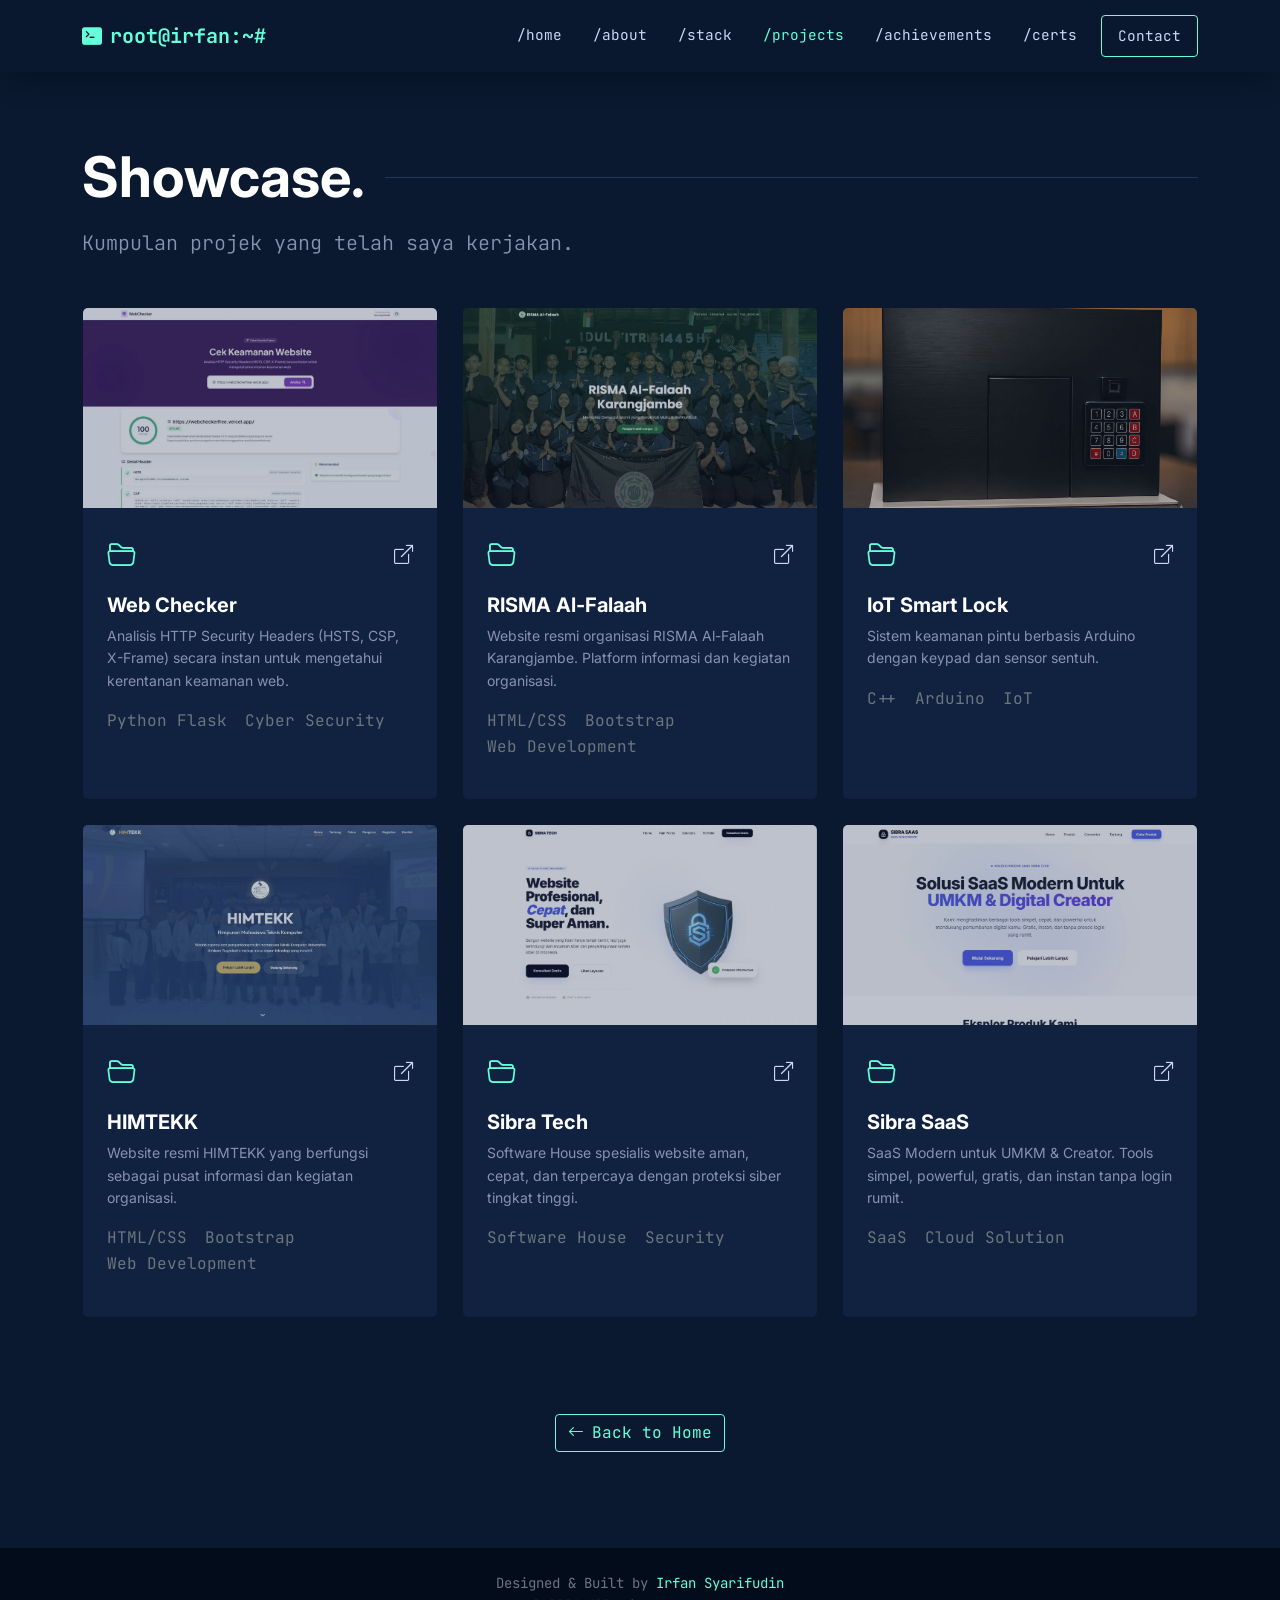
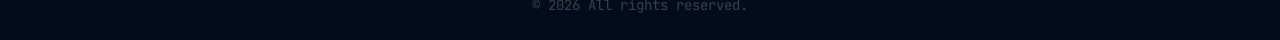
==== portofolio/projects.html @ 67820b67 "aad projects page" ====
<!DOCTYPE html>
<html lang="id">
  <head>
    <meta charset="utf-8" />
    <meta name="viewport" content="width=device-width, initial-scale=1" />
    <title>Projects | Irfan Syarifudin</title>

    <!-- Meta Tags SEO Friendly -->
    <meta name="title" content="Projects | Irfan Syarifudin" />
    <meta name="description" content="Kumpulan proyek Irfan Syarifudin - Cyber Security, Networking, & Web Development." />
    <meta name="keywords" content="Irfan Syarifudin, Projects, Portofolio, Cyber Security" />
    <meta name="robots" content="index, follow" />
    <meta name="author" content="Irfan Syarifudin" />

    <!-- Favicon -->
    <link rel="shortcut icon" type="image/x-icon" href="assets/img/icon.png" />

    <!-- Google Fonts -->
    <link rel="preconnect" href="https://fonts.googleapis.com" />
    <link rel="preconnect" href="https://fonts.gstatic.com" crossorigin />
    <link href="https://fonts.googleapis.com/css2?family=Inter:wght@300;400;600;700&family=JetBrains+Mono:wght@400;700&display=swap" rel="stylesheet" />

    <!-- Libraries -->
    <link href="https://cdn.jsdelivr.net/npm/bootstrap@5.3.8/dist/css/bootstrap.min.css" rel="stylesheet" />
    <link rel="stylesheet" href="https://cdn.jsdelivr.net/npm/bootstrap-icons@1.13.1/font/bootstrap-icons.min.css" />
    <link href="https://unpkg.com/aos@2.3.1/dist/aos.css" rel="stylesheet" />

    <!-- CSS -->
    <link rel="stylesheet" href="css/style.css" />
  </head>

  <body class="position-relative">
    <!-- Navbar -->
    <nav id="navbar" class="navbar navbar-expand-lg fixed-top navbar-dark">
      <div class="container">
        <a class="navbar-brand font-mono fw-bold text-cyan" href="index.html#home"> <i class="bi bi-terminal-fill me-2"></i>root@irfan:~# </a>
        <button class="navbar-toggler border-0" type="button" data-bs-toggle="collapse" data-bs-target="#navbarNav">
          <i class="bi bi-list text-cyan fs-2"></i>
        </button>
        <div class="collapse navbar-collapse" id="navbarNav">
          <ul class="navbar-nav ms-auto font-mono">
            <li class="nav-item"><a class="nav-link" href="index.html#home">/home</a></li>
            <li class="nav-item"><a class="nav-link" href="index.html#about">/about</a></li>
            <li class="nav-item"><a class="nav-link" href="index.html#skills">/stack</a></li>
            <li class="nav-item"><a class="nav-link active" href="#projects">/projects</a></li>
            <li class="nav-item"><a class="nav-link" href="index.html#achievements">/achievements</a></li>
            <li class="nav-item"><a class="nav-link" href="index.html#certs">/certs</a></li>
            <li class="nav-item">
              <a class="nav-link btn-outline-cyan px-3 ms-lg-3 rounded-1 text-cyan" href="index.html#contact">Contact</a>
            </li>
          </ul>
        </div>
      </div>
    </nav>

    <!-- Projects Header -->
    <section class="pt-5 mt-5">
      <div class="container pt-5">
        <div class="mb-5">
          <div class="section-header mb-3" data-aos="fade-up">
            <h1 class="display-4 fw-bold text-white mb-0">Showcase.</h1>
            <hr class="section-line" />
          </div>
          <p class="text-light-50 lead font-mono" data-aos="fade-up" data-aos-delay="100">
            Kumpulan projek yang telah saya kerjakan.
          </p>
        </div>

        <div class="row g-4" id="projects">
          <!-- Project 1 -->
          <div class="col-md-4" data-aos="fade-up" data-aos-delay="50">
            <div class="project-card rounded-2 overflow-hidden h-100 position-relative">
              <div class="card-img-wrapper">
                <a href="https://webckf.vercel.app/" target="_blank">
                  <img src="assets/img/web-checker.webp" class="img-fluid" alt="Web Checker" />
                </a>
              </div>
              <div class="project-content p-4 bg-dark-card h-100">
                <div class="d-flex justify-content-between align-items-center mb-3">
                  <i class="bi bi-folder2-open text-cyan fs-3"></i>
                  <div class="project-links">
                    <a href="https://webckf.vercel.app/" target="_blank"><i class="bi bi-box-arrow-up-right"></i></a>
                  </div>
                </div>
                <h3 class="h5 text-white fw-bold hover-cyan">Web Checker</h3>
                <p class="text-light-50 small">
                  Analisis HTTP Security Headers (HSTS, CSP, X-Frame) secara instan untuk mengetahui kerentanan keamanan web.
                </p>
                <ul class="list-inline font-mono text-xs text-secondary mt-auto">
                  <li class="list-inline-item">Python Flask</li>
                  <li class="list-inline-item">Cyber Security</li>
                </ul>
              </div>
            </div>
          </div>

          <!-- Project 2 -->
          <div class="col-md-4" data-aos="fade-up" data-aos-delay="100">
            <div class="project-card rounded-2 overflow-hidden h-100 position-relative">
              <div class="card-img-wrapper">
                <a href="https://risma-alfalaah.vercel.app/" target="_blank">
                  <img src="assets/img/projek-risma.webp" class="img-fluid" alt="RISMA" />
                </a>
              </div>
              <div class="project-content p-4 bg-dark-card h-100">
                <div class="d-flex justify-content-between align-items-center mb-3">
                  <i class="bi bi-folder2-open text-cyan fs-3"></i>
                  <div class="project-links">
                    <a href="https://risma-alfalaah.vercel.app/" target="_blank"><i class="bi bi-box-arrow-up-right"></i></a>
                  </div>
                </div>
                <h3 class="h5 text-white fw-bold hover-cyan">RISMA Al-Falaah</h3>
                <p class="text-light-50 small">Website resmi organisasi RISMA Al-Falaah Karangjambe. Platform informasi dan kegiatan organisasi.</p>
                <ul class="list-inline font-mono text-xs text-secondary mt-auto">
                  <li class="list-inline-item">HTML/CSS</li>
                  <li class="list-inline-item">Bootstrap</li>
                  <li class="list-inline-item">Web Development</li>
                </ul>
              </div>
            </div>
          </div>

          <!-- Project 3 -->
          <div class="col-md-4" data-aos="fade-up" data-aos-delay="150">
            <div class="project-card rounded-2 overflow-hidden h-100 position-relative">
              <div class="card-img-wrapper">
                <a href="https://bit.ly/arduino-door" target="_blank">
                  <img src="assets/img/iot_door.webp" class="img-fluid" alt="IoT" />
                </a>
              </div>
              <div class="project-content p-4 bg-dark-card h-100">
                <div class="d-flex justify-content-between align-items-center mb-3">
                  <i class="bi bi-folder2-open text-cyan fs-3"></i>
                  <div class="project-links">
                    <a href="https://bit.ly/arduino-door" target="_blank"><i class="bi bi-box-arrow-up-right"></i></a>
                  </div>
                </div>
                <h3 class="h5 text-white fw-bold hover-cyan">IoT Smart Lock</h3>
                <p class="text-light-50 small">Sistem keamanan pintu berbasis Arduino dengan keypad dan sensor sentuh.</p>
                <ul class="list-inline font-mono text-xs text-secondary mt-auto">
                  <li class="list-inline-item">C++</li>
                  <li class="list-inline-item">Arduino</li>
                  <li class="list-inline-item">IoT</li>
                </ul>
              </div>
            </div>
          </div>

          <!-- Project 4: HIMTEKK -->
          <div class="col-md-4" data-aos="fade-up" data-aos-delay="200">
            <div class="project-card rounded-2 overflow-hidden h-100 position-relative">
              <div class="card-img-wrapper">
                <a href="https://himtekk.com" target="_blank">
                  <img src="assets/img/himtekk.webp" class="img-fluid" alt="HIMTEKK" />
                </a>
              </div>
              <div class="project-content p-4 bg-dark-card h-100">
                <div class="d-flex justify-content-between align-items-center mb-3">
                  <i class="bi bi-folder2-open text-cyan fs-3"></i>
                  <div class="project-links">
                    <a href="https://himtekk.com" target="_blank"><i class="bi bi-box-arrow-up-right"></i></a>
                  </div>
                </div>
                <h3 class="h5 text-white fw-bold hover-cyan">HIMTEKK</h3>
                <p class="text-light-50 small">
                  Website resmi HIMTEKK yang berfungsi sebagai pusat informasi dan kegiatan organisasi.
                </p>
                <ul class="list-inline font-mono text-xs text-secondary mt-auto">
                  <li class="list-inline-item">HTML/CSS</li>
                  <li class="list-inline-item">Bootstrap</li>
                  <li class="list-inline-item">Web Development</li>
                </ul>
              </div>
            </div>
          </div>

          <!-- Project 5: Sibra Tech -->
          <div class="col-md-4" data-aos="fade-up" data-aos-delay="250">
            <div class="project-card rounded-2 overflow-hidden h-100 position-relative">
              <div class="card-img-wrapper">
                <a href="https://sibra.store" target="_blank">
                  <img src="assets/img/sibra_tech.webp" class="img-fluid" alt="Sibra Tech" />
                </a>
              </div>
              <div class="project-content p-4 bg-dark-card h-100">
                <div class="d-flex justify-content-between align-items-center mb-3">
                  <i class="bi bi-folder2-open text-cyan fs-3"></i>
                  <div class="project-links">
                    <a href="https://sibra.store" target="_blank"><i class="bi bi-box-arrow-up-right"></i></a>
                  </div>
                </div>
                <h3 class="h5 text-white fw-bold hover-cyan">Sibra Tech</h3>
                <p class="text-light-50 small">
                  Software House spesialis website aman, cepat, dan terpercaya dengan proteksi siber tingkat tinggi.
                </p>
                <ul class="list-inline font-mono text-xs text-secondary mt-auto">
                  <li class="list-inline-item">Software House</li>
                  <li class="list-inline-item">Security</li>
                </ul>
              </div>
            </div>
          </div>

          <!-- Project 6: Sibra SaaS -->
          <div class="col-md-4" data-aos="fade-up" data-aos-delay="300">
            <div class="project-card rounded-2 overflow-hidden h-100 position-relative">
              <div class="card-img-wrapper">
                <a href="https://saas.sibra.store" target="_blank">
                  <img src="assets/img/sibra_saas.webp" class="img-fluid" alt="Sibra SaaS" />
                </a>
              </div>
              <div class="project-content p-4 bg-dark-card h-100">
                <div class="d-flex justify-content-between align-items-center mb-3">
                  <i class="bi bi-folder2-open text-cyan fs-3"></i>
                  <div class="project-links">
                    <a href="https://saas.sibra.store" target="_blank"><i class="bi bi-box-arrow-up-right"></i></a>
                  </div>
                </div>
                <h3 class="h5 text-white fw-bold hover-cyan">Sibra SaaS</h3>
                <p class="text-light-50 small">
                  SaaS Modern untuk UMKM & Creator. Tools simpel, powerful, gratis, dan instan tanpa login rumit.                </p>
                <ul class="list-inline font-mono text-xs text-secondary mt-auto">
                  <li class="list-inline-item">SaaS</li>
                  <li class="list-inline-item">Cloud Solution</li>
                </ul>
              </div>
            </div>
          </div>
        </div>

        <div class="text-center mt-5 py-5" data-aos="fade-up">
          <a href="index.html#home" class="btn btn-outline-cyan font-mono rounded-1">
            <i class="bi bi-arrow-left me-2"></i>Back to Home
          </a>
        </div>
      </div>
    </section>

    <!-- Footer -->
    <footer class="py-4 text-center font-mono text-secondary small bg-darker mt-5">
      <div class="container">
        <p class="mb-0">Designed & Built by <a href="index.html" style="text-decoration: none;"><span class="text-cyan">Irfan Syarifudin</span></a></p>
        <p class="mb-0 opacity-50">© <span id="year"></span> All rights reserved.</p>
      </div>
    </footer>

    <!-- Scripts -->
    <script src="https://cdn.jsdelivr.net/npm/bootstrap@5.3.8/dist/js/bootstrap.bundle.min.js"></script>
    <script src="https://unpkg.com/aos@2.3.1/dist/aos.js"></script>
    <script>
      document.getElementById("year").textContent = new Date().getFullYear();
      AOS.init({
        duration: 800,
        easing: "ease-out-cubic",
        once: true,
      });
    </script>
  </body>
</html>
---- portofolio/css/style.css ----
/* CSS Variable */
:root {
  --bg-main: #0a192f;       
  --bg-secondary: #112240;  
  --text-primary: #ccd6f6;  
  --text-secondary: #8892b0;
  --accent-cyan: #64ffda;   
  --accent-hover: #45c2a4;
  --font-sans: 'Inter', -apple-system, sans-serif;
  --font-mono: 'JetBrains Mono', monospace;
}

html {
  scroll-padding-top: 85px; 
}

body {
  background-color: var(--bg-main);
  color: var(--text-primary);
  font-family: var(--font-sans);
  line-height: 1.6;
  overflow-x: hidden;
  position: relative; 
}

/* SCROLLBAR */
::-webkit-scrollbar {
  width: 10px;
}
::-webkit-scrollbar-track {
  background: var(--bg-main);
}
::-webkit-scrollbar-thumb {
  background: var(--bg-secondary);
  border-radius: 5px;
}
::-webkit-scrollbar-thumb:hover {
  background: var(--accent-cyan);
}

/* TYPOGRAPHY  */
.font-mono { font-family: var(--font-mono) !important; }
.text-cyan { color: var(--accent-cyan) !important; }
.text-light-50 { color: var(--text-secondary) !important; }
.bg-darker { background-color: #020c1b !important; }
.bg-dark-card { background-color: var(--bg-secondary) !important; }

/* NAVBAR  */
.navbar {
  background-color: rgba(10, 25, 47, 0.85);
  backdrop-filter: blur(10px);
  transition: all 0.3s ease;
  padding: 15px 0;
  box-shadow: 0 10px 30px -10px rgba(2,12,27,0.7);
}

.nav-link {
  color: var(--text-primary) !important;
  font-size: 0.9rem;
  margin-left: 15px;
  position: relative;
}

.nav-link:hover, .nav-link.active {
  color: var(--accent-cyan) !important;
}

.nav-link::before {
  color: var(--accent-cyan);
  margin-right: 5px;
}

.navbar-toggler:focus {
    box-shadow: none;
}

/* TOMBOL */
.btn-cyan {
  background-color: transparent;
  color: var(--accent-cyan);
  border: 1px solid var(--accent-cyan);
  transition: all 0.3s cubic-bezier(0.645, 0.045, 0.355, 1);
}

.btn-cyan:hover {
  background-color: rgba(100, 255, 218, 0.1);
  color: var(--accent-cyan);
  transform: translateY(-3px);
}

.btn-outline-cyan {
  border: 1px solid var(--accent-cyan);
  color: var(--accent-cyan);
}

.btn-outline-cyan:hover {
  background-color: rgba(100, 255, 218, 0.1);
}

/* SECTION HEADER */
.section-header {
  display: flex;
  align-items: center;
  white-space: nowrap;
}

.section-line {
  display: block;
  width: 100%;
  height: 1px;
  background-color: #233554;
  margin-left: 20px;
  opacity: 1;
  border: 0;
}

.social-links a {
    color: var(--text-secondary);
    font-size: 1.5rem;
    margin-right: 20px;
    transition: all 0.3s ease;
}
.social-links a:hover {
    color: var(--accent-cyan);
    transform: translateY(-3px);
}

.profile-container {
    max-width: 300px;
    margin: 0 auto;
}

.profile-img {
    filter: grayscale(100%) contrast(1);
    transition: all 0.3s ease;
    border-radius: 5px;
}

.profile-glow::after {
    content: "";
    position: absolute;
    width: 100%;
    height: 100%;
    border: 2px solid var(--accent-cyan);
    border-radius: 5px;
    top: 20px;
    left: 20px;
    z-index: 0;
    transition: all 0.3s ease;
}

.profile-container:hover .profile-img {
    filter: none;
    transform: translate(-5px, -5px);
}

.profile-container:hover .profile-glow::after {
    transform: translate(10px, 10px);
}


/* SKILL CARDS */
.skill-card {
    background-color: var(--bg-secondary);
    transition: transform 0.3s ease;
}
.skill-card:hover {
    transform: translateY(-5px);
    border-color: var(--accent-cyan) !important;
}

/* PROJECT CARDS */
.project-card {
    transition: transform 0.3s ease;
    border: 1px solid transparent;
}

.project-card:hover {
    transform: translateY(-10px);
}

.project-card:hover .h5 {
    color: var(--accent-cyan);
}

.project-links a {
    color: var(--text-primary);
    font-size: 1.2rem;
    margin-left: 10px;
}
.project-links a:hover {
    color: var(--accent-cyan);
}

.card-img-wrapper {
    height: 200px;
    overflow: hidden;
    background-color: #233554;
}

.card-img-wrapper img {
    width: 100%;
    height: 100%;
    object-fit: cover;
    transition: transform 0.5s ease;
    opacity: 0.7; /* Blend with dark mode */
}

.project-card:hover .card-img-wrapper img {
    transform: scale(1.1);
    opacity: 1;
}

.form-control:focus {
    box-shadow: none;
    border-color: var(--accent-cyan) !important;
    background-color: transparent; 
    color: var(--text-primary);    
}

.form-control::placeholder {
    color: var(--text-secondary);
    opacity: 0.7;
}

/* Remove auto password */
input:-webkit-autofill,
input:-webkit-autofill:hover, 
input:-webkit-autofill:focus, 
textarea:-webkit-autofill,
textarea:-webkit-autofill:hover,
textarea:-webkit-autofill:focus {
  -webkit-text-fill-color: var(--text-primary);
  -webkit-box-shadow: 0 0 0px 1000px var(--bg-main) inset;
  transition: background-color 5000s ease-in-out 0s;
}


.form-floating > .form-control:focus ~ label::after,
.form-floating > .form-control:not(:placeholder-shown) ~ label::after {
    background-color: var(--bg-main) !important; 
}

.form-floating > label {
    color: var(--text-secondary) !important;
}

.form-floating > .form-control:focus ~ label {
    color: var(--accent-cyan) !important;
}

/* TYPING EFFECT CURSOR */
.wrap {
    border-right: 2px solid var(--accent-cyan);
    padding-right: 5px;
}

/* Terminal Hengker Style */
.terminal-card {
    background-color: #000000 !important; 
    border: 1px solid #00ff00; 
    box-shadow: 0 0 15px rgba(0, 255, 0, 0.15); 
    font-family: 'JetBrains Mono', monospace; 
}

.text-hacker {
    color: #00ff00 !important; 
}

.text-hacker-dark {
    color: #008F11 !important; 
}

.text-hacker-dim {
    color: #a8ffab !important; 
}

.blinking-cursor {
    font-weight: bold;
    color: #00ff00;
    animation: blink 1s infinite;
}

@keyframes blink {
    0% { opacity: 0; }
    50% { opacity: 1; }
    100% { opacity: 0; }
}

/* ACHIEVEMENT CARDS */
.achievement-card {
    transition: all 0.3s cubic-bezier(0.645, 0.045, 0.355, 1);
}

.achievement-card:hover {
    transform: translateY(-10px);
    border-color: var(--accent-cyan) !important;
    box-shadow: 0 10px 30px -15px rgba(2, 12, 27, 0.7);
}

.achievement-img-wrapper {
    height: 300px;
    overflow: hidden;
    background-color: #233554;
    border-bottom: 1px solid rgba(136, 146, 176, 0.2);
}

.achievement-img-wrapper img {
    width: 100%;
    height: 100%;
    object-fit: contain;
    padding: 10px;
    transition: transform 0.5s ease;
}

.achievement-card:hover .achievement-img-wrapper img {
    transform: scale(1.05);
}

.achievement-content {
    background-color: var(--bg-secondary);
}
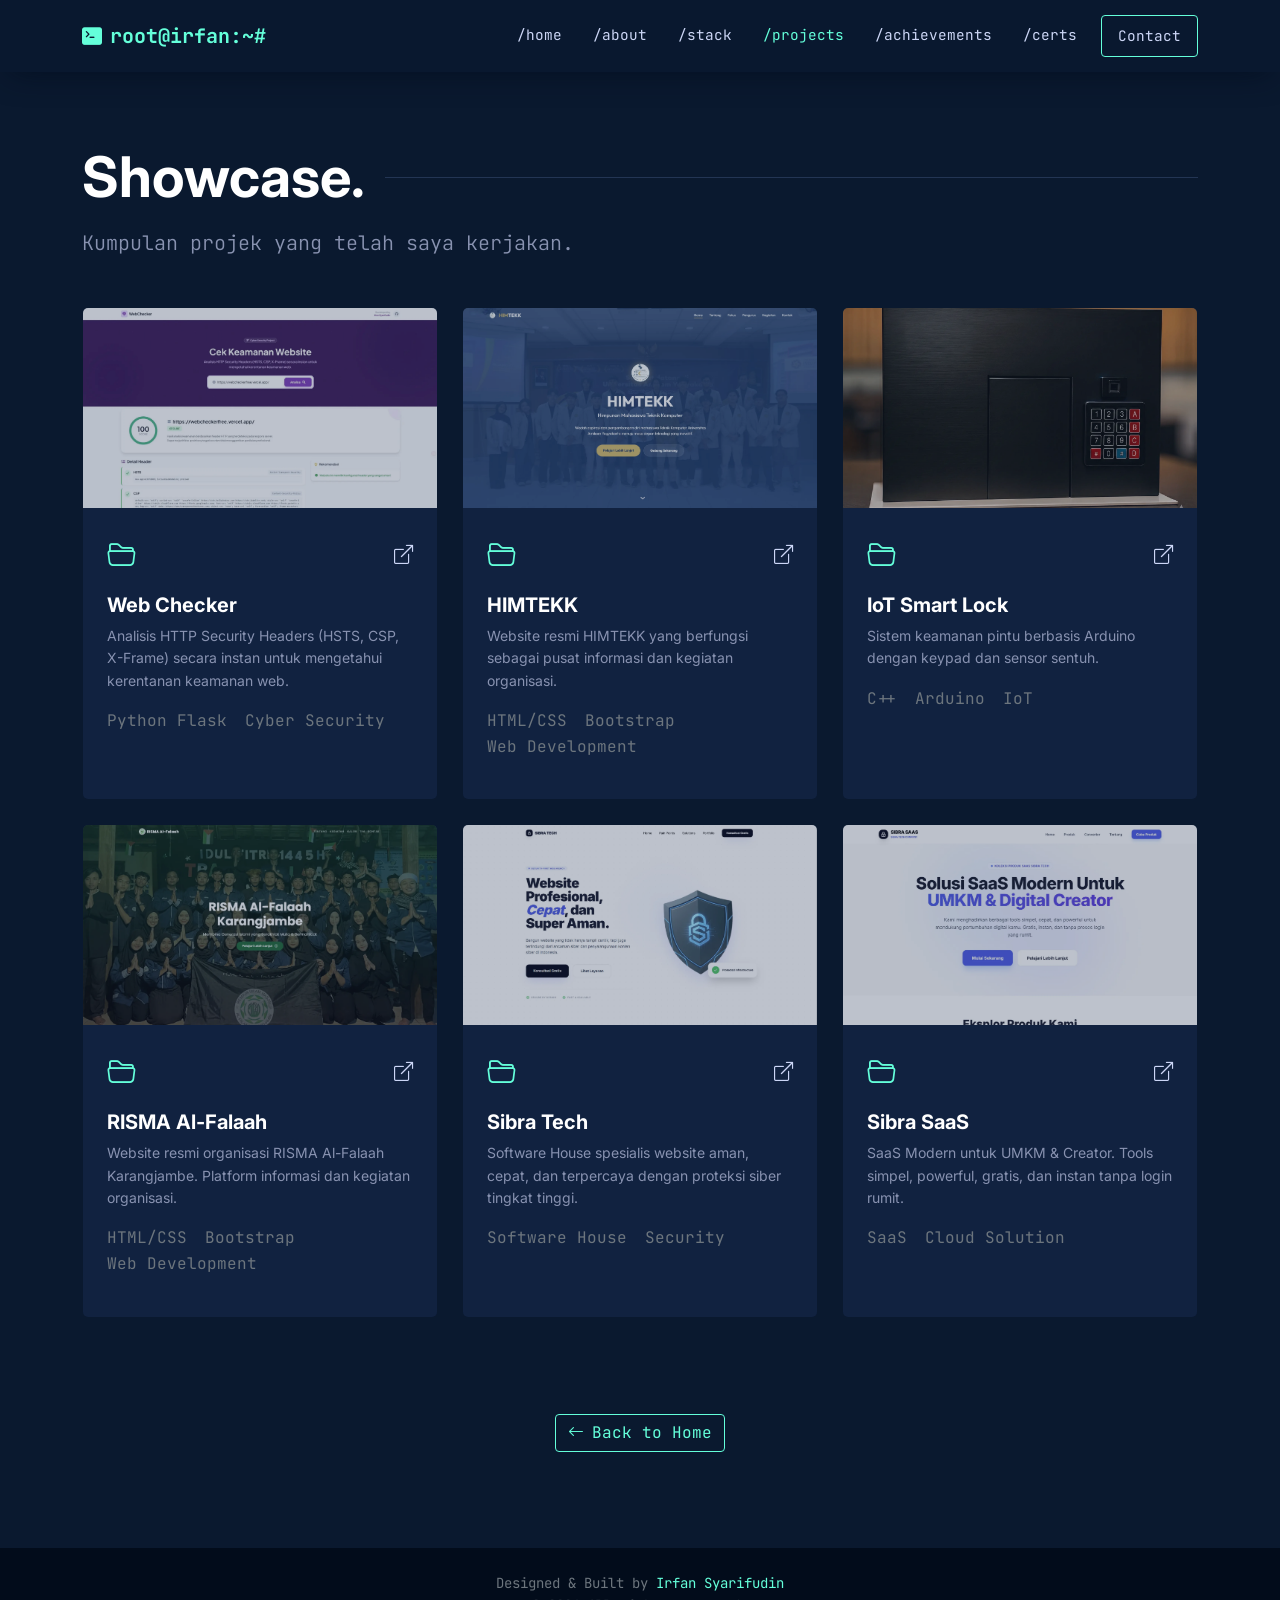
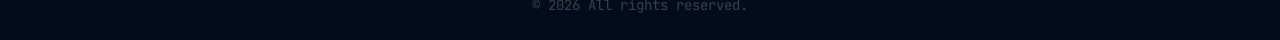
==== commit 1a4e4430: "swap position of risma and himtekk cards" ====
--- a/portofolio/projects.html
+++ b/portofolio/projects.html
@@ -7,10 +7,49 @@
 
     <!-- Meta Tags SEO Friendly -->
     <meta name="title" content="Projects | Irfan Syarifudin" />
-    <meta name="description" content="Kumpulan proyek Irfan Syarifudin - Cyber Security, Networking, & Web Development." />
+    <meta name="description" content="Kumpulan proyek Irfan Syarifudin - Cyber Security, IoT, & Web Development." />
     <meta name="keywords" content="Irfan Syarifudin, Projects, Portofolio, Cyber Security" />
     <meta name="robots" content="index, follow" />
+    <meta http-equiv="Content-Type" content="text/html; charset=utf-8" />
     <meta name="author" content="Irfan Syarifudin" />
+    <meta name="language" content="Indonesian" />
+    <link rel="canonical" href="https://irfansyarifudin.my.id/projects.html" />
+
+    <!-- Open Graph / Facebook -->
+    <meta property="og:type" content="website" />
+    <meta property="og:url" content="https://irfansyarifudin.my.id/projects.html" />
+    <meta property="og:title" content="Projects | Irfan Syarifudin" />
+    <meta
+      property="og:description"
+      content="Kumpulan proyek Irfan Syarifudin - Cyber Security, IoT, & Web Development."
+    />
+    <meta property="og:image" content="https://irfansyarifudin.my.id/assets/img/projek-portofolio.webp" />
+
+    <!-- X -->
+    <meta property="twitter:card" content="summary_large_image" />
+    <meta property="twitter:url" content="https://irfansyarifudin.my.id/projects.html" />
+    <meta property="twitter:title" content="Projects | Irfan Syarifudin" />
+    <meta
+      property="twitter:description"
+      content="Kumpulan proyek Irfan Syarifudin - Cyber Security, IoT, & Web Development."
+    />
+    <meta property="twitter:image" content="https://irfansyarifudin.my.id/assets/img/projek-portofolio.webp" />
+
+    <!-- Google Analytics -->
+    <script async src="https://www.googletagmanager.com/gtag/js?id=G-Z6VZWT34PR"></script>
+    <script>
+      window.dataLayer = window.dataLayer || [];
+      function gtag() {
+        dataLayer.push(arguments);
+      }
+      gtag("js", new Date());
+
+      gtag("config", "G-Z6VZWT34PR");
+    </script>
+
+    <!-- Google Index -->
+    <meta name="google-site-verification" content="29CnmVlPwO8uPHulbQR6KYzol5wqfKfgDzUtH2isZPk" />
+    <meta name="google-site-verification" content="wQqGtpEW9l6TiccdLUNxwwZG3Ixd9iLu9YzeP1EYbcU" />
 
     <!-- Favicon -->
     <link rel="shortcut icon" type="image/x-icon" href="assets/img/icon.png" />
@@ -94,23 +133,23 @@
             </div>
           </div>
 
-          <!-- Project 2 -->
+          <!-- Project 2: HIMTEKK -->
           <div class="col-md-4" data-aos="fade-up" data-aos-delay="100">
             <div class="project-card rounded-2 overflow-hidden h-100 position-relative">
               <div class="card-img-wrapper">
-                <a href="https://risma-alfalaah.vercel.app/" target="_blank">
-                  <img src="assets/img/projek-risma.webp" class="img-fluid" alt="RISMA" />
-                </a>
-              </div>
-              <div class="project-content p-4 bg-dark-card h-100">
-                <div class="d-flex justify-content-between align-items-center mb-3">
-                  <i class="bi bi-folder2-open text-cyan fs-3"></i>
-                  <div class="project-links">
-                    <a href="https://risma-alfalaah.vercel.app/" target="_blank"><i class="bi bi-box-arrow-up-right"></i></a>
-                  </div>
-                </div>
-                <h3 class="h5 text-white fw-bold hover-cyan">RISMA Al-Falaah</h3>
-                <p class="text-light-50 small">Website resmi organisasi RISMA Al-Falaah Karangjambe. Platform informasi dan kegiatan organisasi.</p>
+                <a href="https://himtekk.com" target="_blank">
+                  <img src="assets/img/himtekk.webp" class="img-fluid" alt="HIMTEKK" />
+                </a>
+              </div>
+              <div class="project-content p-4 bg-dark-card h-100">
+                <div class="d-flex justify-content-between align-items-center mb-3">
+                  <i class="bi bi-folder2-open text-cyan fs-3"></i>
+                  <div class="project-links">
+                    <a href="https://himtekk.com" target="_blank"><i class="bi bi-box-arrow-up-right"></i></a>
+                  </div>
+                </div>
+                <h3 class="h5 text-white fw-bold hover-cyan">HIMTEKK</h3>
+                <p class="text-light-50 small">Website resmi HIMTEKK yang berfungsi sebagai pusat informasi dan kegiatan organisasi.</p>
                 <ul class="list-inline font-mono text-xs text-secondary mt-auto">
                   <li class="list-inline-item">HTML/CSS</li>
                   <li class="list-inline-item">Bootstrap</li>
@@ -146,25 +185,23 @@
             </div>
           </div>
 
-          <!-- Project 4: HIMTEKK -->
+          <!-- Project 4: RISMA Al-Falaah -->
           <div class="col-md-4" data-aos="fade-up" data-aos-delay="200">
             <div class="project-card rounded-2 overflow-hidden h-100 position-relative">
               <div class="card-img-wrapper">
-                <a href="https://himtekk.com" target="_blank">
-                  <img src="assets/img/himtekk.webp" class="img-fluid" alt="HIMTEKK" />
-                </a>
-              </div>
-              <div class="project-content p-4 bg-dark-card h-100">
-                <div class="d-flex justify-content-between align-items-center mb-3">
-                  <i class="bi bi-folder2-open text-cyan fs-3"></i>
-                  <div class="project-links">
-                    <a href="https://himtekk.com" target="_blank"><i class="bi bi-box-arrow-up-right"></i></a>
-                  </div>
-                </div>
-                <h3 class="h5 text-white fw-bold hover-cyan">HIMTEKK</h3>
-                <p class="text-light-50 small">
-                  Website resmi HIMTEKK yang berfungsi sebagai pusat informasi dan kegiatan organisasi.
-                </p>
+                <a href="https://risma-alfalaah.vercel.app/" target="_blank">
+                  <img src="assets/img/projek-risma.webp" class="img-fluid" alt="RISMA" />
+                </a>
+              </div>
+              <div class="project-content p-4 bg-dark-card h-100">
+                <div class="d-flex justify-content-between align-items-center mb-3">
+                  <i class="bi bi-folder2-open text-cyan fs-3"></i>
+                  <div class="project-links">
+                    <a href="https://risma-alfalaah.vercel.app/" target="_blank"><i class="bi bi-box-arrow-up-right"></i></a>
+                  </div>
+                </div>
+                <h3 class="h5 text-white fw-bold hover-cyan">RISMA Al-Falaah</h3>
+                <p class="text-light-50 small">Website resmi organisasi RISMA Al-Falaah Karangjambe. Platform informasi dan kegiatan organisasi.</p>
                 <ul class="list-inline font-mono text-xs text-secondary mt-auto">
                   <li class="list-inline-item">HTML/CSS</li>
                   <li class="list-inline-item">Bootstrap</li>
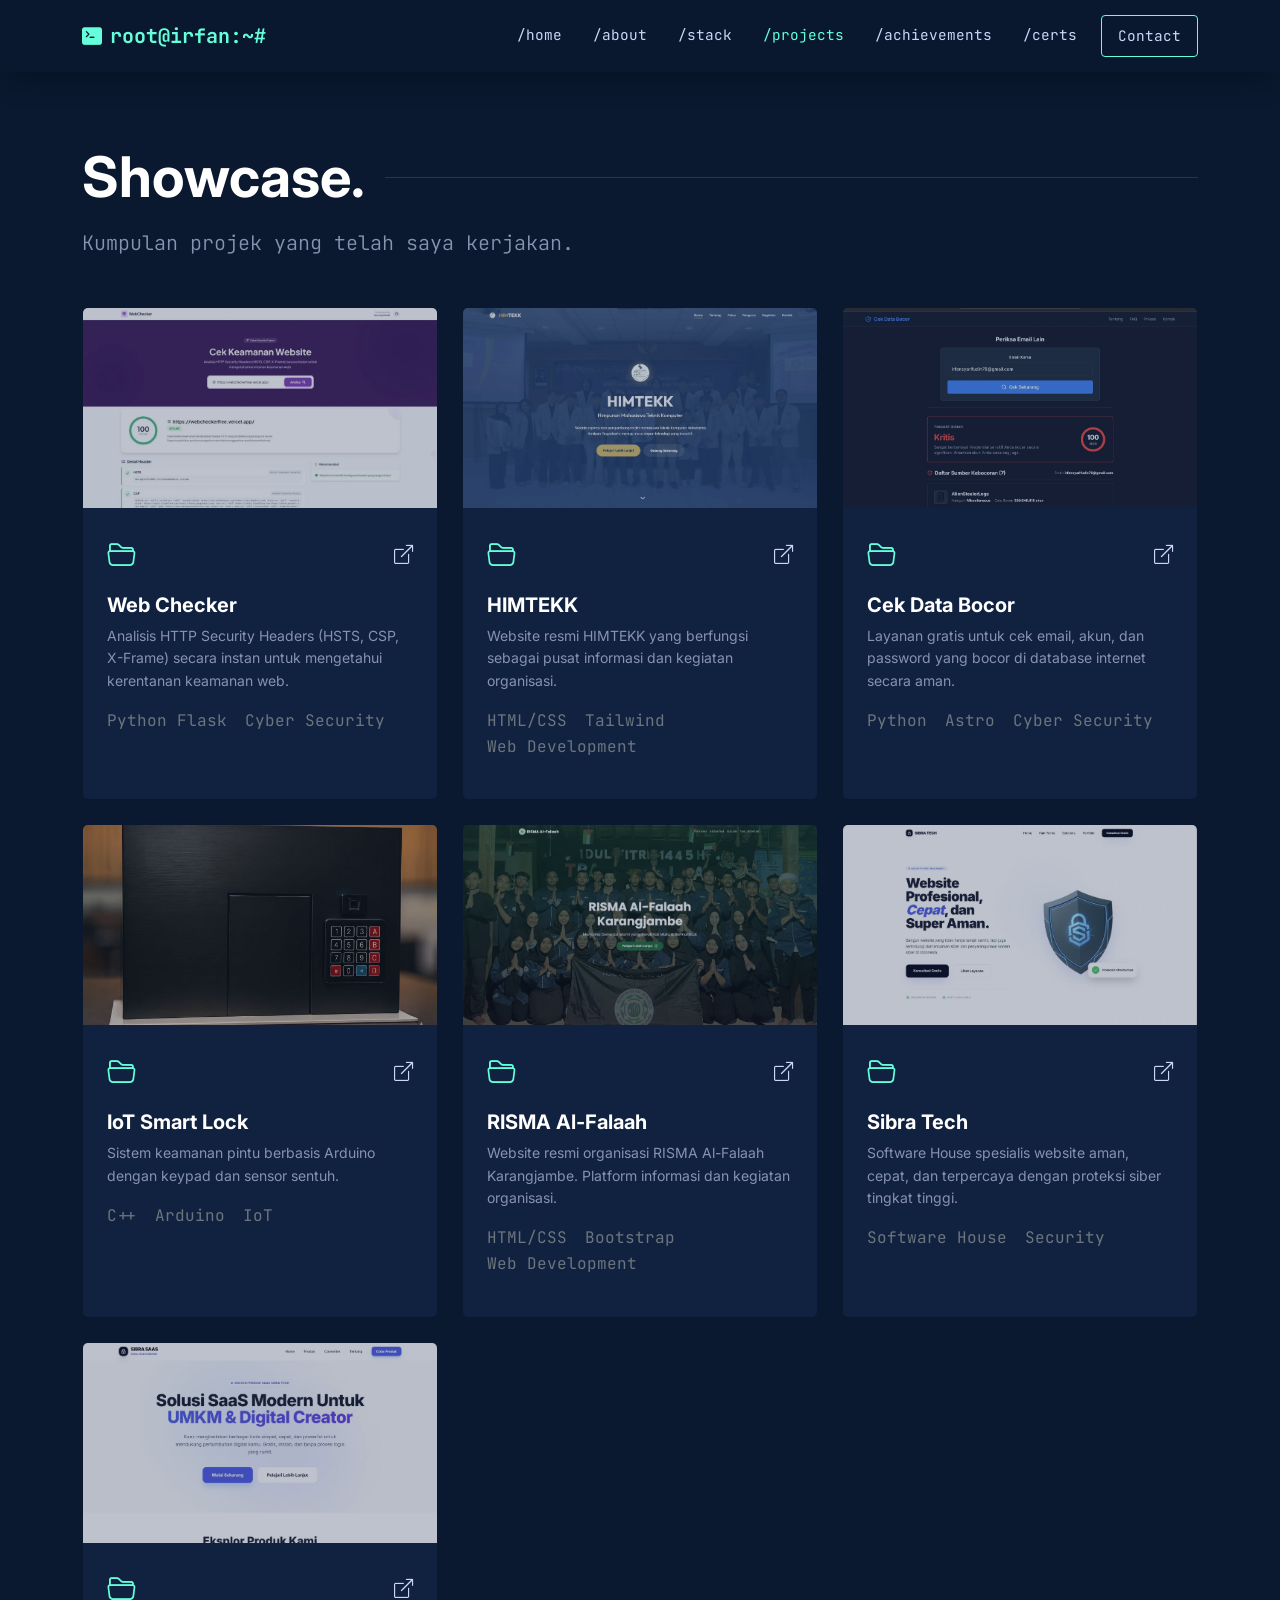
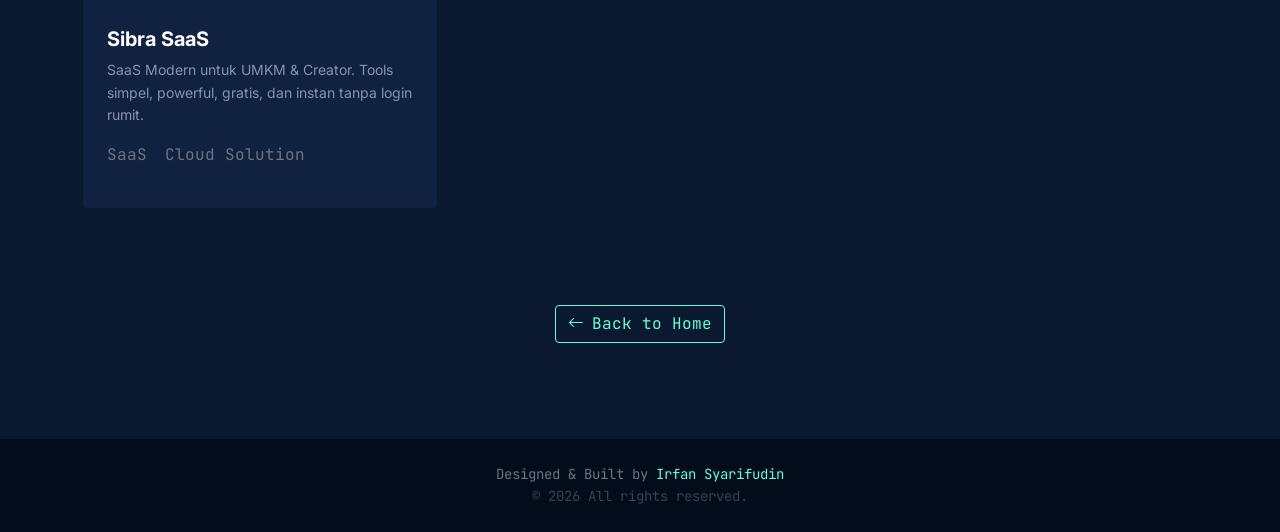
==== commit e1ed3400: "add new project" ====
--- a/portofolio/projects.html
+++ b/portofolio/projects.html
@@ -152,15 +152,43 @@
                 <p class="text-light-50 small">Website resmi HIMTEKK yang berfungsi sebagai pusat informasi dan kegiatan organisasi.</p>
                 <ul class="list-inline font-mono text-xs text-secondary mt-auto">
                   <li class="list-inline-item">HTML/CSS</li>
-                  <li class="list-inline-item">Bootstrap</li>
+                  <li class="list-inline-item">Tailwind</li>
                   <li class="list-inline-item">Web Development</li>
                 </ul>
               </div>
             </div>
           </div>
 
-          <!-- Project 3 -->
+          <!-- Project 3: Cek Data Bocor -->
           <div class="col-md-4" data-aos="fade-up" data-aos-delay="150">
+            <div class="project-card rounded-2 overflow-hidden h-100 position-relative">
+              <div class="card-img-wrapper">
+                <a href="https://databocor.web.id/" target="_blank">
+                  <img src="assets/img/databocor.webp" class="img-fluid" alt="Cek Data Bocor" />
+                </a>
+              </div>
+              <div class="project-content p-4 bg-dark-card h-100">
+                <div class="d-flex justify-content-between align-items-center mb-3">
+                  <i class="bi bi-folder2-open text-cyan fs-3"></i>
+                  <div class="project-links">
+                    <a href="https://databocor.web.id/" target="_blank"><i class="bi bi-box-arrow-up-right"></i></a>
+                  </div>
+                </div>
+                <h3 class="h5 text-white fw-bold hover-cyan">Cek Data Bocor</h3>
+                <p class="text-light-50 small">
+                  Layanan gratis untuk cek email, akun, dan password yang bocor di database internet secara aman.
+                </p>
+                <ul class="list-inline font-mono text-xs text-secondary mt-auto">
+                  <li class="list-inline-item">Python</li>
+                  <li class="list-inline-item">Astro</li>
+                  <li class="list-inline-item">Cyber Security</li>
+                </ul>
+              </div>
+            </div>
+          </div>
+
+          <!-- Project 4: IoT Smart Lock -->
+          <div class="col-md-4" data-aos="fade-up" data-aos-delay="200">
             <div class="project-card rounded-2 overflow-hidden h-100 position-relative">
               <div class="card-img-wrapper">
                 <a href="https://bit.ly/arduino-door" target="_blank">
@@ -185,8 +213,8 @@
             </div>
           </div>
 
-          <!-- Project 4: RISMA Al-Falaah -->
-          <div class="col-md-4" data-aos="fade-up" data-aos-delay="200">
+          <!-- Project 5: RISMA Al-Falaah -->
+          <div class="col-md-4" data-aos="fade-up" data-aos-delay="250">
             <div class="project-card rounded-2 overflow-hidden h-100 position-relative">
               <div class="card-img-wrapper">
                 <a href="https://risma-alfalaah.vercel.app/" target="_blank">
@@ -211,8 +239,8 @@
             </div>
           </div>
 
-          <!-- Project 5: Sibra Tech -->
-          <div class="col-md-4" data-aos="fade-up" data-aos-delay="250">
+          <!-- Project 6: Sibra Tech -->
+          <div class="col-md-4" data-aos="fade-up" data-aos-delay="300">
             <div class="project-card rounded-2 overflow-hidden h-100 position-relative">
               <div class="card-img-wrapper">
                 <a href="https://sibra.store" target="_blank">
@@ -238,8 +266,8 @@
             </div>
           </div>
 
-          <!-- Project 6: Sibra SaaS -->
-          <div class="col-md-4" data-aos="fade-up" data-aos-delay="300">
+          <!-- Project 7: Sibra SaaS -->
+          <div class="col-md-4" data-aos="fade-up" data-aos-delay="350">
             <div class="project-card rounded-2 overflow-hidden h-100 position-relative">
               <div class="card-img-wrapper">
                 <a href="https://saas.sibra.store" target="_blank">
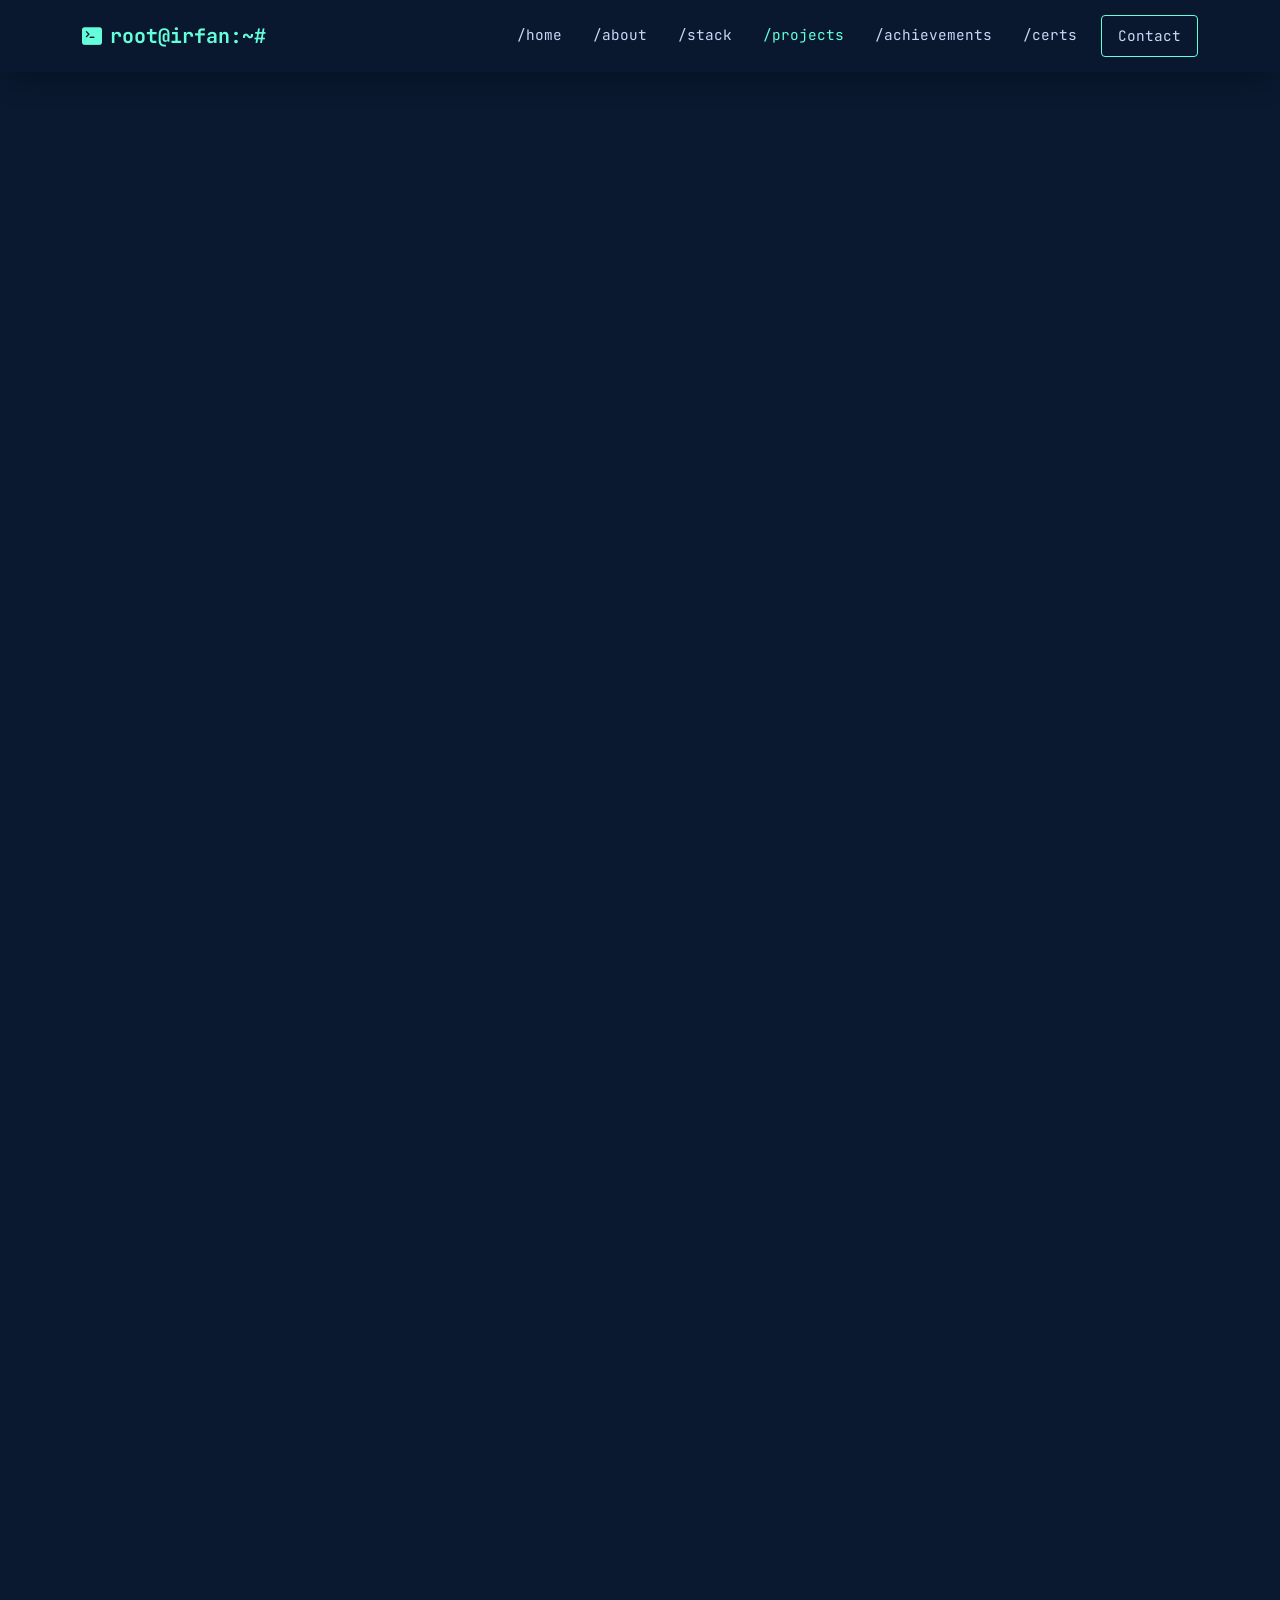
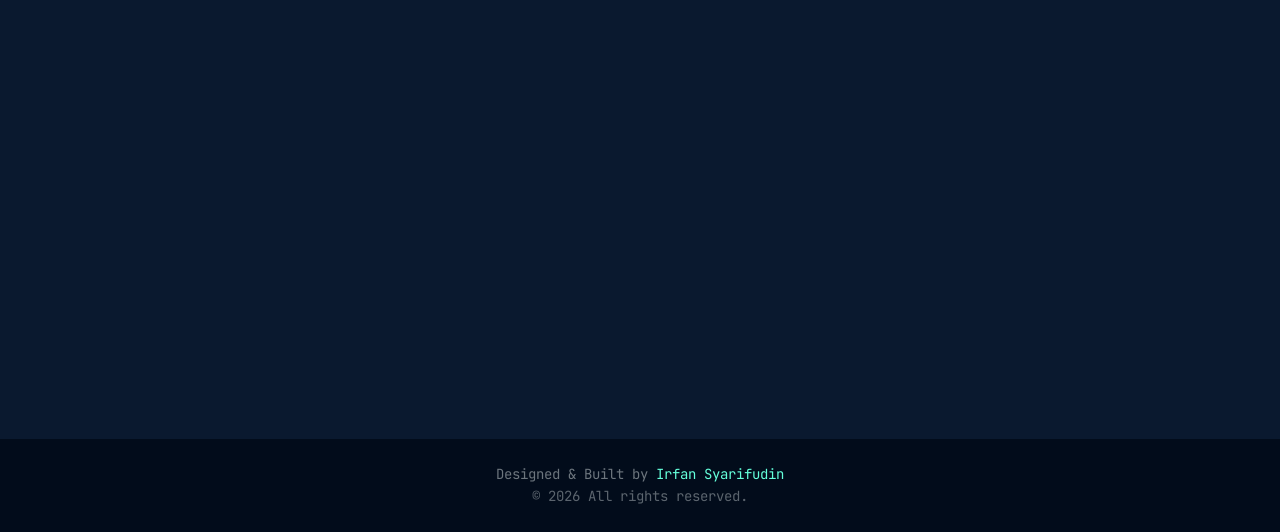
==== commit ef482819: "optimasi gambar, hapus render-blocking, tingkatkan aksesibilitas & CSP" ====
--- a/portofolio/projects.html
+++ b/portofolio/projects.html
@@ -57,12 +57,17 @@
     <!-- Google Fonts -->
     <link rel="preconnect" href="https://fonts.googleapis.com" />
     <link rel="preconnect" href="https://fonts.gstatic.com" crossorigin />
-    <link href="https://fonts.googleapis.com/css2?family=Inter:wght@300;400;600;700&family=JetBrains+Mono:wght@400;700&display=swap" rel="stylesheet" />
+    <link rel="preload" as="style" href="https://fonts.googleapis.com/css2?family=Inter:wght@300;400;600;700&family=JetBrains+Mono:wght@400;700&display=swap" />
+    <link href="https://fonts.googleapis.com/css2?family=Inter:wght@300;400;600;700&family=JetBrains+Mono:wght@400;700&display=swap" rel="stylesheet" media="print" onload="this.media='all'" />
+    <noscript>
+      <link href="https://fonts.googleapis.com/css2?family=Inter:wght@300;400;600;700&family=JetBrains+Mono:wght@400;700&display=swap" rel="stylesheet" />
+    </noscript>
 
     <!-- Libraries -->
+    <link rel="preload" as="style" href="https://cdn.jsdelivr.net/npm/bootstrap@5.3.8/dist/css/bootstrap.min.css" />
     <link href="https://cdn.jsdelivr.net/npm/bootstrap@5.3.8/dist/css/bootstrap.min.css" rel="stylesheet" />
-    <link rel="stylesheet" href="https://cdn.jsdelivr.net/npm/bootstrap-icons@1.13.1/font/bootstrap-icons.min.css" />
-    <link href="https://unpkg.com/aos@2.3.1/dist/aos.css" rel="stylesheet" />
+    <link rel="stylesheet" href="https://cdn.jsdelivr.net/npm/bootstrap-icons@1.13.1/font/bootstrap-icons.min.css" media="print" onload="this.media='all'" />
+    <link href="https://unpkg.com/aos@2.3.1/dist/aos.css" rel="stylesheet" media="print" onload="this.media='all'" />
 
     <!-- CSS -->
     <link rel="stylesheet" href="css/style.css" />
@@ -73,7 +78,7 @@
     <nav id="navbar" class="navbar navbar-expand-lg fixed-top navbar-dark">
       <div class="container">
         <a class="navbar-brand font-mono fw-bold text-cyan" href="index.html#home"> <i class="bi bi-terminal-fill me-2"></i>root@irfan:~# </a>
-        <button class="navbar-toggler border-0" type="button" data-bs-toggle="collapse" data-bs-target="#navbarNav">
+        <button class="navbar-toggler border-0" type="button" data-bs-toggle="collapse" data-bs-target="#navbarNav" aria-controls="navbarNav" aria-expanded="false" aria-label="Buka Navigasi">
           <i class="bi bi-list text-cyan fs-2"></i>
         </button>
         <div class="collapse navbar-collapse" id="navbarNav">
@@ -110,18 +115,18 @@
           <div class="col-md-4" data-aos="fade-up" data-aos-delay="50">
             <div class="project-card rounded-2 overflow-hidden h-100 position-relative">
               <div class="card-img-wrapper">
-                <a href="https://webckf.vercel.app/" target="_blank">
-                  <img src="assets/img/web-checker.webp" class="img-fluid" alt="Web Checker" />
-                </a>
-              </div>
-              <div class="project-content p-4 bg-dark-card h-100">
-                <div class="d-flex justify-content-between align-items-center mb-3">
-                  <i class="bi bi-folder2-open text-cyan fs-3"></i>
-                  <div class="project-links">
-                    <a href="https://webckf.vercel.app/" target="_blank"><i class="bi bi-box-arrow-up-right"></i></a>
-                  </div>
-                </div>
-                <h3 class="h5 text-white fw-bold hover-cyan">Web Checker</h3>
+                <a href="https://webckf.vercel.app/" target="_blank" rel="noopener noreferrer" aria-label="Buka website Web Checker">
+                  <img src="assets/img/web-checker.webp" width="800" height="452" loading="lazy" decoding="async" class="img-fluid" alt="Web Checker" />
+                </a>
+              </div>
+              <div class="project-content p-4 bg-dark-card h-100">
+                <div class="d-flex justify-content-between align-items-center mb-3">
+                  <i class="bi bi-folder2-open text-cyan fs-3"></i>
+                  <div class="project-links">
+                    <a href="https://webckf.vercel.app/" target="_blank" rel="noopener noreferrer" aria-label="Buka website Web Checker"><i class="bi bi-box-arrow-up-right" aria-hidden="true"></i></a>
+                  </div>
+                </div>
+                <h2 class="h5 text-white fw-bold hover-cyan">Web Checker</h2>
                 <p class="text-light-50 small">
                   Analisis HTTP Security Headers (HSTS, CSP, X-Frame) secara instan untuk mengetahui kerentanan keamanan web.
                 </p>
@@ -137,18 +142,18 @@
           <div class="col-md-4" data-aos="fade-up" data-aos-delay="100">
             <div class="project-card rounded-2 overflow-hidden h-100 position-relative">
               <div class="card-img-wrapper">
-                <a href="https://himtekk.com" target="_blank">
-                  <img src="assets/img/himtekk.webp" class="img-fluid" alt="HIMTEKK" />
-                </a>
-              </div>
-              <div class="project-content p-4 bg-dark-card h-100">
-                <div class="d-flex justify-content-between align-items-center mb-3">
-                  <i class="bi bi-folder2-open text-cyan fs-3"></i>
-                  <div class="project-links">
-                    <a href="https://himtekk.com" target="_blank"><i class="bi bi-box-arrow-up-right"></i></a>
-                  </div>
-                </div>
-                <h3 class="h5 text-white fw-bold hover-cyan">HIMTEKK</h3>
+                <a href="https://himtekk.com" target="_blank" rel="noopener noreferrer" aria-label="Buka website HIMTEKK">
+                  <img src="assets/img/himtekk.webp" width="800" height="452" loading="lazy" decoding="async" class="img-fluid" alt="HIMTEKK" />
+                </a>
+              </div>
+              <div class="project-content p-4 bg-dark-card h-100">
+                <div class="d-flex justify-content-between align-items-center mb-3">
+                  <i class="bi bi-folder2-open text-cyan fs-3"></i>
+                  <div class="project-links">
+                    <a href="https://himtekk.com" target="_blank" rel="noopener noreferrer" aria-label="Buka website HIMTEKK"><i class="bi bi-box-arrow-up-right" aria-hidden="true"></i></a>
+                  </div>
+                </div>
+                <h2 class="h5 text-white fw-bold hover-cyan">HIMTEKK</h2>
                 <p class="text-light-50 small">Website resmi HIMTEKK yang berfungsi sebagai pusat informasi dan kegiatan organisasi.</p>
                 <ul class="list-inline font-mono text-xs text-secondary mt-auto">
                   <li class="list-inline-item">HTML/CSS</li>
@@ -163,18 +168,18 @@
           <div class="col-md-4" data-aos="fade-up" data-aos-delay="150">
             <div class="project-card rounded-2 overflow-hidden h-100 position-relative">
               <div class="card-img-wrapper">
-                <a href="https://databocor.web.id/" target="_blank">
-                  <img src="assets/img/databocor.webp" class="img-fluid" alt="Cek Data Bocor" />
-                </a>
-              </div>
-              <div class="project-content p-4 bg-dark-card h-100">
-                <div class="d-flex justify-content-between align-items-center mb-3">
-                  <i class="bi bi-folder2-open text-cyan fs-3"></i>
-                  <div class="project-links">
-                    <a href="https://databocor.web.id/" target="_blank"><i class="bi bi-box-arrow-up-right"></i></a>
-                  </div>
-                </div>
-                <h3 class="h5 text-white fw-bold hover-cyan">Cek Data Bocor</h3>
+                <a href="https://databocor.web.id/" target="_blank" rel="noopener noreferrer" aria-label="Buka website Cek Data Bocor">
+                  <img src="assets/img/databocor.webp" width="800" height="500" loading="lazy" decoding="async" class="img-fluid" alt="Cek Data Bocor" />
+                </a>
+              </div>
+              <div class="project-content p-4 bg-dark-card h-100">
+                <div class="d-flex justify-content-between align-items-center mb-3">
+                  <i class="bi bi-folder2-open text-cyan fs-3"></i>
+                  <div class="project-links">
+                    <a href="https://databocor.web.id/" target="_blank" rel="noopener noreferrer" aria-label="Buka website Cek Data Bocor"><i class="bi bi-box-arrow-up-right" aria-hidden="true"></i></a>
+                  </div>
+                </div>
+                <h2 class="h5 text-white fw-bold hover-cyan">Cek Data Bocor</h2>
                 <p class="text-light-50 small">
                   Layanan gratis untuk cek email, akun, dan password yang bocor di database internet secara aman.
                 </p>
@@ -191,18 +196,18 @@
           <div class="col-md-4" data-aos="fade-up" data-aos-delay="200">
             <div class="project-card rounded-2 overflow-hidden h-100 position-relative">
               <div class="card-img-wrapper">
-                <a href="https://bit.ly/arduino-door" target="_blank">
-                  <img src="assets/img/iot_door.webp" class="img-fluid" alt="IoT" />
-                </a>
-              </div>
-              <div class="project-content p-4 bg-dark-card h-100">
-                <div class="d-flex justify-content-between align-items-center mb-3">
-                  <i class="bi bi-folder2-open text-cyan fs-3"></i>
-                  <div class="project-links">
-                    <a href="https://bit.ly/arduino-door" target="_blank"><i class="bi bi-box-arrow-up-right"></i></a>
-                  </div>
-                </div>
-                <h3 class="h5 text-white fw-bold hover-cyan">IoT Smart Lock</h3>
+                <a href="https://bit.ly/arduino-door" target="_blank" rel="noopener noreferrer" aria-label="Buka proyek IoT Smart Lock">
+                  <img src="assets/img/iot_door.webp" width="800" height="536" loading="lazy" decoding="async" class="img-fluid" alt="IoT Smart Lock" />
+                </a>
+              </div>
+              <div class="project-content p-4 bg-dark-card h-100">
+                <div class="d-flex justify-content-between align-items-center mb-3">
+                  <i class="bi bi-folder2-open text-cyan fs-3"></i>
+                  <div class="project-links">
+                    <a href="https://bit.ly/arduino-door" target="_blank" rel="noopener noreferrer" aria-label="Buka proyek IoT Smart Lock"><i class="bi bi-box-arrow-up-right" aria-hidden="true"></i></a>
+                  </div>
+                </div>
+                <h2 class="h5 text-white fw-bold hover-cyan">IoT Smart Lock</h2>
                 <p class="text-light-50 small">Sistem keamanan pintu berbasis Arduino dengan keypad dan sensor sentuh.</p>
                 <ul class="list-inline font-mono text-xs text-secondary mt-auto">
                   <li class="list-inline-item">C++</li>
@@ -217,18 +222,18 @@
           <div class="col-md-4" data-aos="fade-up" data-aos-delay="250">
             <div class="project-card rounded-2 overflow-hidden h-100 position-relative">
               <div class="card-img-wrapper">
-                <a href="https://risma-alfalaah.vercel.app/" target="_blank">
-                  <img src="assets/img/projek-risma.webp" class="img-fluid" alt="RISMA" />
-                </a>
-              </div>
-              <div class="project-content p-4 bg-dark-card h-100">
-                <div class="d-flex justify-content-between align-items-center mb-3">
-                  <i class="bi bi-folder2-open text-cyan fs-3"></i>
-                  <div class="project-links">
-                    <a href="https://risma-alfalaah.vercel.app/" target="_blank"><i class="bi bi-box-arrow-up-right"></i></a>
-                  </div>
-                </div>
-                <h3 class="h5 text-white fw-bold hover-cyan">RISMA Al-Falaah</h3>
+                <a href="https://risma-alfalaah.vercel.app/" target="_blank" rel="noopener noreferrer" aria-label="Buka website RISMA Al-Falaah">
+                  <img src="assets/img/projek-risma.webp" width="800" height="450" loading="lazy" decoding="async" class="img-fluid" alt="RISMA Al-Falaah" />
+                </a>
+              </div>
+              <div class="project-content p-4 bg-dark-card h-100">
+                <div class="d-flex justify-content-between align-items-center mb-3">
+                  <i class="bi bi-folder2-open text-cyan fs-3"></i>
+                  <div class="project-links">
+                    <a href="https://risma-alfalaah.vercel.app/" target="_blank" rel="noopener noreferrer" aria-label="Buka website RISMA Al-Falaah"><i class="bi bi-box-arrow-up-right" aria-hidden="true"></i></a>
+                  </div>
+                </div>
+                <h2 class="h5 text-white fw-bold hover-cyan">RISMA Al-Falaah</h2>
                 <p class="text-light-50 small">Website resmi organisasi RISMA Al-Falaah Karangjambe. Platform informasi dan kegiatan organisasi.</p>
                 <ul class="list-inline font-mono text-xs text-secondary mt-auto">
                   <li class="list-inline-item">HTML/CSS</li>
@@ -243,18 +248,18 @@
           <div class="col-md-4" data-aos="fade-up" data-aos-delay="300">
             <div class="project-card rounded-2 overflow-hidden h-100 position-relative">
               <div class="card-img-wrapper">
-                <a href="https://sibra.store" target="_blank">
-                  <img src="assets/img/sibra_tech.webp" class="img-fluid" alt="Sibra Tech" />
-                </a>
-              </div>
-              <div class="project-content p-4 bg-dark-card h-100">
-                <div class="d-flex justify-content-between align-items-center mb-3">
-                  <i class="bi bi-folder2-open text-cyan fs-3"></i>
-                  <div class="project-links">
-                    <a href="https://sibra.store" target="_blank"><i class="bi bi-box-arrow-up-right"></i></a>
-                  </div>
-                </div>
-                <h3 class="h5 text-white fw-bold hover-cyan">Sibra Tech</h3>
+                <a href="https://sibra.store" target="_blank" rel="noopener noreferrer" aria-label="Buka website Sibra Tech">
+                  <img src="assets/img/sibra_tech.webp" width="800" height="452" loading="lazy" decoding="async" class="img-fluid" alt="Sibra Tech" />
+                </a>
+              </div>
+              <div class="project-content p-4 bg-dark-card h-100">
+                <div class="d-flex justify-content-between align-items-center mb-3">
+                  <i class="bi bi-folder2-open text-cyan fs-3"></i>
+                  <div class="project-links">
+                    <a href="https://sibra.store" target="_blank" rel="noopener noreferrer" aria-label="Buka website Sibra Tech"><i class="bi bi-box-arrow-up-right" aria-hidden="true"></i></a>
+                  </div>
+                </div>
+                <h2 class="h5 text-white fw-bold hover-cyan">Sibra Tech</h2>
                 <p class="text-light-50 small">
                   Software House spesialis website aman, cepat, dan terpercaya dengan proteksi siber tingkat tinggi.
                 </p>
@@ -270,18 +275,18 @@
           <div class="col-md-4" data-aos="fade-up" data-aos-delay="350">
             <div class="project-card rounded-2 overflow-hidden h-100 position-relative">
               <div class="card-img-wrapper">
-                <a href="https://saas.sibra.store" target="_blank">
-                  <img src="assets/img/sibra_saas.webp" class="img-fluid" alt="Sibra SaaS" />
-                </a>
-              </div>
-              <div class="project-content p-4 bg-dark-card h-100">
-                <div class="d-flex justify-content-between align-items-center mb-3">
-                  <i class="bi bi-folder2-open text-cyan fs-3"></i>
-                  <div class="project-links">
-                    <a href="https://saas.sibra.store" target="_blank"><i class="bi bi-box-arrow-up-right"></i></a>
-                  </div>
-                </div>
-                <h3 class="h5 text-white fw-bold hover-cyan">Sibra SaaS</h3>
+                <a href="https://saas.sibra.store" target="_blank" rel="noopener noreferrer" aria-label="Buka website Sibra SaaS">
+                  <img src="assets/img/sibra_saas.webp" width="800" height="453" loading="lazy" decoding="async" class="img-fluid" alt="Sibra SaaS" />
+                </a>
+              </div>
+              <div class="project-content p-4 bg-dark-card h-100">
+                <div class="d-flex justify-content-between align-items-center mb-3">
+                  <i class="bi bi-folder2-open text-cyan fs-3"></i>
+                  <div class="project-links">
+                    <a href="https://saas.sibra.store" target="_blank" rel="noopener noreferrer" aria-label="Buka website Sibra SaaS"><i class="bi bi-box-arrow-up-right" aria-hidden="true"></i></a>
+                  </div>
+                </div>
+                <h2 class="h5 text-white fw-bold hover-cyan">Sibra SaaS</h2>
                 <p class="text-light-50 small">
                   SaaS Modern untuk UMKM & Creator. Tools simpel, powerful, gratis, dan instan tanpa login rumit.                </p>
                 <ul class="list-inline font-mono text-xs text-secondary mt-auto">
@@ -295,7 +300,7 @@
 
         <div class="text-center mt-5 py-5" data-aos="fade-up">
           <a href="index.html#home" class="btn btn-outline-cyan font-mono rounded-1">
-            <i class="bi bi-arrow-left me-2"></i>Back to Home
+            <i class="bi bi-arrow-left me-2" aria-hidden="true"></i>Back to Home
           </a>
         </div>
       </div>
@@ -304,14 +309,14 @@
     <!-- Footer -->
     <footer class="py-4 text-center font-mono text-secondary small bg-darker mt-5">
       <div class="container">
-        <p class="mb-0">Designed & Built by <a href="index.html" style="text-decoration: none;"><span class="text-cyan">Irfan Syarifudin</span></a></p>
+        <p class="mb-0">Designed & Built by <a href="index.html" style="text-decoration: none;" aria-label="Irfan Syarifudin Home"><span class="text-cyan">Irfan Syarifudin</span></a></p>
         <p class="mb-0 opacity-50">© <span id="year"></span> All rights reserved.</p>
       </div>
     </footer>
 
     <!-- Scripts -->
-    <script src="https://cdn.jsdelivr.net/npm/bootstrap@5.3.8/dist/js/bootstrap.bundle.min.js"></script>
-    <script src="https://unpkg.com/aos@2.3.1/dist/aos.js"></script>
+    <script src="https://cdn.jsdelivr.net/npm/bootstrap@5.3.8/dist/js/bootstrap.bundle.min.js" defer></script>
+    <script src="https://unpkg.com/aos@2.3.1/dist/aos.js" defer></script>
     <script>
       document.getElementById("year").textContent = new Date().getFullYear();
       AOS.init({
--- a/portofolio/css/style.css
+++ b/portofolio/css/style.css
@@ -41,9 +41,16 @@
 /* TYPOGRAPHY  */
 .font-mono { font-family: var(--font-mono) !important; }
 .text-cyan { color: var(--accent-cyan) !important; }
-.text-light-50 { color: var(--text-secondary) !important; }
+.text-light-50 { color: #a8b2d1 !important; }
 .bg-darker { background-color: #020c1b !important; }
 .bg-dark-card { background-color: var(--bg-secondary) !important; }
+
+footer {
+  color: #a8b2d1 !important;
+}
+footer .opacity-50 {
+  opacity: 0.85 !important;
+}
 
 /* NAVBAR  */
 .navbar {
